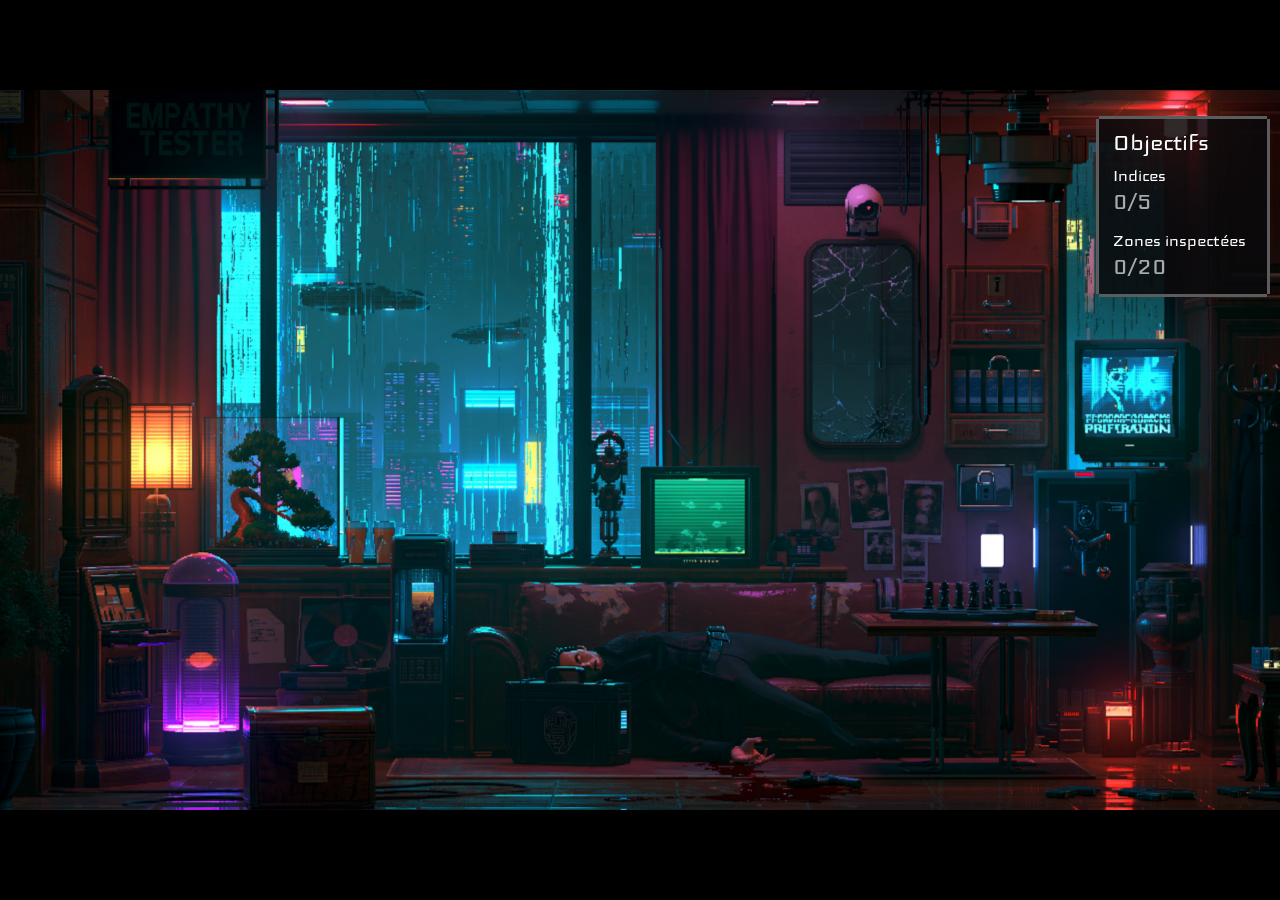
==== crime-scene/index.html @ 51de0076 "✨ feat: Add base.js to disable keyboard navigation with Tab and include it in HTML files" ====
<!doctype html>
<html lang="fr">
  <head>
    <meta charset="utf-8" />
    <meta name="viewport" content="width=device-width, initial-scale=1" />
    <title>Scene de crime</title>
    <link rel="preconnect" href="https://fonts.googleapis.com" />
    <link rel="preconnect" href="https://fonts.gstatic.com" crossorigin />
    <link href="https://fonts.googleapis.com/css2?family=Iceland&display=swap" rel="stylesheet" />
    <link rel="stylesheet" href="../shared/base.css" />
    <link rel="stylesheet" href="style.css" />
  </head>
  <body>
    <div class="scene">
      <div class="decor">
        <video class="decor-video" src="../assets/videos/scene-de-crime.mp4" poster="../assets/images/scene-de-crime.png" autoplay muted loop playsinline preload="auto" aria-hidden="true"></video>
      </div>
      <section class="objectifs" aria-label="Objectifs">
        <h2 class="objectifs-titre">Objectifs</h2>
        <ul class="objectifs-liste"></ul>
      </section>

      <div class="inventaire vide">
        <button class="inventaire-bouton" type="button" aria-label="Ouvrir l'inventaire">
          <svg viewBox="0 0 7 4" aria-hidden="true">
            <path d="M3 0h1v1h1v1h1v1h1v1H5V3H4V2H3v1H2v1H0V3h1V2h1V1h1z" fill-rule="evenodd" />
          </svg>
        </button>
        <p class="inventaire-message" role="status"></p>
        <div class="inventaire-cases">
          <div class="case"></div>
          <div class="case"></div>
          <div class="case"></div>
          <div class="case"></div>
          <div class="case"></div>
          <div class="case"></div>
        </div>
      </div>

      <div class="digicode" role="dialog" aria-label="Digicode du coffre">
        <div class="digicode-boitier">
          <p class="digicode-ecran" aria-live="polite"></p>
          <div class="digicode-touches"></div>
          <img class="digicode-indice" alt="" draggable="false" />
        </div>
      </div>
    </div>
    <audio class="ambiance" src="../assets/musiques/rain-on-window.mp3" loop preload="auto"></audio>
    <audio class="musique" loop preload="auto"></audio>
    <script src="../shared/base.js"></script>
    <script src="zones.js"></script>
    <script src="script.js"></script>
    <script src="digicode.js"></script>
  </body>
</html>
---- shared/base.css ----
@font-face {
  font-family: 'Blade Runner Movie Font';
  src: url('../assets/fonts/blade-runner.ttf') format('truetype');
  font-display: swap;
}

html,
body {
  margin: 0;
  padding: 0;
  height: 100%;
  overflow: hidden;
  background: #000;
}

body {
  display: grid;
  place-items: center;
}
---- crime-scene/style.css ----
.objectifs,
.inventaire-message,
.case,
.inventaire-bouton,
.fiche,
.fiche-texte,
.fiche-type {
  --bordure-pixel:
    0 calc(-1 * var(--epaisseur)) 0 0 var(--bordure), 0 var(--epaisseur) 0 0 var(--bordure),
    calc(-1 * var(--epaisseur)) 0 0 0 var(--bordure), var(--epaisseur) 0 0 0 var(--bordure);
}

.scene {
  position: relative;
  aspect-ratio: 16 / 9;
  width: min(100vw, 100vh * 16 / 9);
  overflow: hidden;
}

.decor {
  position: absolute;
  inset: 0;
  --parallax: 16px;
  transform: translate(calc(var(--mx, 0) * var(--parallax)), calc(var(--my, 0) * var(--parallax)))
    scale(1.03);
  will-change: transform;
}

.scene img {
  display: block;
  width: 100%;
  height: 100%;
}

.decor-video {
  display: block;
  width: 100%;
  height: 100%;
  object-fit: cover;
  pointer-events: none;
}

.scene .decor-superpose {
  position: absolute;
  pointer-events: none;
  transition: opacity 0.4s;
}

.scene .decor-superpose.cache {
  opacity: 0;
}

.zone {
  position: absolute;
  padding: 0;
  background: transparent;
  border: none;
  cursor: pointer;
}

.zone-extension {
  position: absolute;
  outline: inherit;
}

.objectifs {
  position: absolute;
  right: 1%;
  top: 4%;
  width: 140px;
  padding: 10px 14px 12px;
  background: rgba(10, 10, 12, 0.85);
  box-shadow: var(--bordure-pixel);
  --bordure: #5c5c5c;
  --epaisseur: 3px;
  color: #fff;
  font-family: 'Iceland', sans-serif;
  pointer-events: none;
}

.objectifs-titre {
  margin: 0 0 8px;
  font-size: 28px;
  font-weight: normal;
  line-height: 1;
}

.objectifs-liste {
  display: flex;
  flex-direction: column;
  gap: 12px;
  margin: 0;
  padding: 0;
  list-style: none;
  font-size: 20px;
  line-height: 1.1;
}

/* Nom au-dessus du compteur */
.objectif {
  display: flex;
  flex-direction: column;
}

.objectif-compte {
  color: #aaa;
  font-size: 28px;
}

.objectif.termine .objectif-compte {
  color: rgb(236, 47, 91);
}

.inventaire {
  position: absolute;
  left: 50%;
  bottom: 30px;
  display: flex;
  flex-direction: column;
  align-items: center;
  gap: 20px;
  /* Fermé : seul le bouton dépasse, à 20px du bas */
  transform: translate(-50%, calc(100% - 10px));
  transition: transform 0.4s ease;
  pointer-events: none;
}

/* Ouvert : bloque les clics sur les zones situées derrière */
.inventaire.ouvert {
  transform: translate(-50%, 0);
  pointer-events: auto;
}

.inventaire-message {
  margin: 0;
  padding: 6px 12px;
  background: #222;
  box-shadow: var(--bordure-pixel);
  --bordure: #515151e5;
  --epaisseur: 3px;
  color: #fff;
  font-family: 'Iceland', sans-serif;
  font-size: 26px;
  white-space: nowrap;
}

.inventaire.sans-message .inventaire-message {
  display: none;
}

.inventaire-bouton {
  width: 48px;
  height: 28px;
  display: grid;
  place-items: center;
  padding: 0;
  background: #222;
  box-shadow: var(--bordure-pixel);
  --bordure: #5c5c5c;
  --epaisseur: 3px;
  margin-bottom: 10px;
  border: none;
  color: #fff;
  cursor: pointer;
  pointer-events: auto;
  transition:
    box-shadow 0.3s,
    opacity 0.3s;
}

/* Pas de bouton tant qu'aucun objet n'a été récupéré, ni pendant l'affichage d'une récupération */
.inventaire.vide .inventaire-bouton,
.inventaire.recuperation .inventaire-bouton {
  visibility: hidden;
  opacity: 0;
}

.inventaire-bouton:hover,
.inventaire-bouton:focus-visible {
  --bordure: rgb(236, 47, 91);
  outline: none;
}

.inventaire-bouton svg {
  width: 16px;
  height: 10px;
  fill: currentColor;
  shape-rendering: crispEdges;
}

.inventaire.ouvert:not(.sans-cases) .inventaire-bouton svg {
  transform: rotate(180deg);
}

.inventaire-message-reste {
  visibility: hidden;
}

.inventaire-cases {
  display: flex;
  gap: 20px;
}

.inventaire.sans-cases .inventaire-cases {
  display: none;
}

.case {
  box-sizing: border-box;
  width: 90px;
  aspect-ratio: 1;
  display: grid;
  place-items: center;
  background: #222;
  box-shadow: var(--bordure-pixel);
  --bordure: #5c5c5c;
  --epaisseur: 4px;
  position: relative;
  transition: box-shadow 0.3s;
}

.case.nouvelle,
.case:has(.fiche):hover {
  --bordure: rgb(236, 47, 91);
}

.case > :not(.fiche) {
  animation: apparition 0.3s ease-out 0.35s backwards;
}

.case img {
  width: 80%;
  height: 80%;
  object-fit: contain;
}

.case > span {
  color: #fff;
  font-family: 'Iceland', sans-serif;
  font-size: 18px;
  text-align: center;
}

/* ---------- Fiche d'un objet ---------- */

.fiche {
  position: absolute;
  left: 50%;
  bottom: calc(100% + 18px);
  z-index: 1;
  box-sizing: border-box;
  width: 260px;
  display: flex;
  flex-direction: column;
  align-items: center;
  gap: 10px;
  padding: 12px 14px 14px;
  background: rgba(10, 10, 12, 0.92);
  box-shadow: var(--bordure-pixel);
  --bordure: #5c5c5c;
  --epaisseur: 4px;
  color: #fff;
  font-family: 'Iceland', sans-serif;
  text-align: center;
  pointer-events: none;
  opacity: 0;
  visibility: hidden;
  transform: translate(-50%, 6px);
  transition:
    opacity 0.2s,
    transform 0.2s,
    visibility 0.2s;
}

.case:hover .fiche {
  opacity: 1;
  visibility: visible;
  transform: translate(-50%, 0);
}

.fiche p {
  margin: 0;
}

.fiche-nom {
  font-size: 30px;
  line-height: 1;
}

.fiche-texte {
  padding: 6px 10px;
  background: #fff;
  box-shadow: var(--bordure-pixel);
  --bordure: #fff;
  --epaisseur: 3px;
  color: #111;
  font-size: 15px;
  line-height: 1.2;
}

.fiche-texte span {
  color: rgb(236, 47, 91);
}

.fiche-type {
  padding: 1px 10px;
  background: rgb(236, 47, 91);
  box-shadow: var(--bordure-pixel);
  --bordure: rgb(236, 47, 91);
  --epaisseur: 3px;
  font-size: 19px;
}

@keyframes apparition {
  from {
    opacity: 0;
    transform: scale(0.9);
  }
}

/* ---------- Digicode ---------- */

.digicode {
  position: absolute;
  inset: 0;
  z-index: 2;
  display: grid;
  place-items: center;
  background: rgba(0, 0, 0, 0.7);
  opacity: 0;
  visibility: hidden;
  transition:
    opacity 0.25s,
    visibility 0.25s;
}

.digicode.ouvert {
  opacity: 1;
  visibility: visible;
}

/* Proportions calées sur bg.png (812 x 1232) */
.digicode-boitier {
  box-sizing: border-box;
  height: 86%;
  aspect-ratio: 812 / 1232;
  display: flex;
  flex-direction: column;
  justify-content: center;
  background: url('../assets/images/digicode/bg.png') center / 100% 100% no-repeat;
  container-type: inline-size;
  image-rendering: pixelated;
  position: relative;
  transform: translateY(20px);
  transition: transform 0.25s ease-out;
}

.digicode.ouvert .digicode-boitier {
  transform: none;
}

/* Proportions calées sur screen.png (300 x 60) */
.digicode-ecran {
  aspect-ratio: 5 / 1;
  margin: 0 9cqw 7.5cqw;
  display: grid;
  place-items: center;
  background: url('../assets/images/digicode/screen.png') center / 100% 100% no-repeat;
  color: #7dff9a;
  font-family: 'Iceland', sans-serif;
  font-size: 10cqw;
  line-height: 1;
  text-shadow: 0 0 2cqw rgba(125, 255, 154, 0.6);
  white-space: pre;
}

.digicode-ecran.valide {
  animation: clignote 0.3s steps(1) 2;
}

.digicode-ecran.erreur {
  color: rgb(236, 47, 91);
  text-shadow: 0 0 2cqw rgba(236, 47, 91, 0.6);
  animation: tremble 0.3s;
}

.digicode-touches {
  display: grid;
  grid-template-columns: repeat(3, 1fr);
  gap: 4cqw;
  margin: 0 9cqw;
}

.digicode-touche {
  position: relative;
  aspect-ratio: 1;
  padding: 0;
  background: none;
  border: none;
  cursor: pointer;
}

/* Le 0 au centre de la dernière ligne */
.digicode-touche:last-child {
  grid-column: 2;
}

.digicode-touche img {
  display: block;
  width: 100%;
  height: 100%;
}

.digicode-touche-appuyee {
  position: absolute;
  inset: 0;
  visibility: hidden;
}

.digicode-touche.appuye .digicode-touche-appuyee {
  visibility: visible;
}

/* L'image appuyée est en partie transparente : on masque la normale derrière */
.digicode-touche.appuye img:not(.digicode-touche-appuyee) {
  visibility: hidden;
}

.digicode-touche:focus-visible {
  outline: 3px solid rgb(236, 47, 91);
}

/* Papier du code posé à droite du boîtier, si l'indice a été récupéré */
.digicode img.digicode-indice {
  position: absolute;
  left: calc(100% + 6cqw);
  top: 22%;
  width: 56cqw;
  height: auto;
  transform: rotate(6deg);
}

.digicode-indice[hidden] {
  display: none;
}

.digicode.ouvert .digicode-indice {
  animation: apparition 0.3s ease-out 0.2s backwards;
}

@keyframes clignote {
  50% {
    opacity: 0;
  }
}

@keyframes tremble {
  25% {
    transform: translateX(-2cqw);
  }
  75% {
    transform: translateX(2cqw);
  }
}
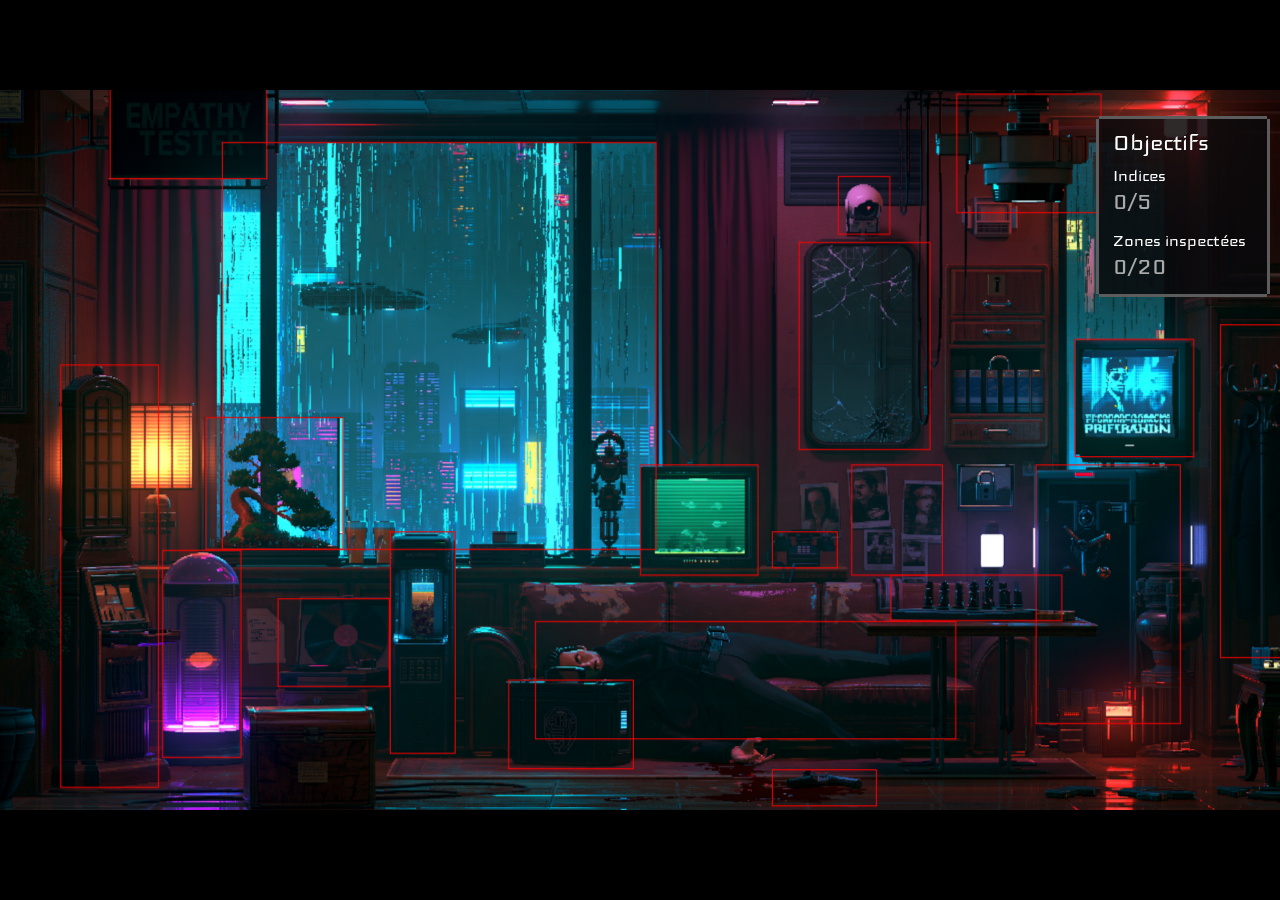
==== commit fd2eb70f: "✨ feat: Implement zoom functionality with new images and interactive elements" ====
--- a/crime-scene/index.html
+++ b/crime-scene/index.html
@@ -13,7 +13,22 @@
   <body>
     <div class="scene">
       <div class="decor">
-        <video class="decor-video" src="../assets/videos/scene-de-crime.mp4" poster="../assets/images/scene-de-crime.png" autoplay muted loop playsinline preload="auto" aria-hidden="true"></video>
+        <video
+          class="decor-video"
+          src="../assets/videos/scene-de-crime.mp4"
+          poster="../assets/images/scene-de-crime.png"
+          autoplay
+          muted
+          loop
+          playsinline
+          preload="auto"
+          aria-hidden="true"
+        ></video>
+      </div>
+      <div class="zoom" role="dialog" aria-label="Vue rapprochée">
+        <button class="zoom-objet" type="button">
+          <img class="zoom-image" alt="" draggable="false" />
+        </button>
       </div>
       <section class="objectifs" aria-label="Objectifs">
         <h2 class="objectifs-titre">Objectifs</h2>
@@ -45,11 +60,18 @@
         </div>
       </div>
     </div>
-    <audio class="ambiance" src="../assets/musiques/rain-on-window.mp3" loop preload="auto"></audio>
-    <audio class="musique" loop preload="auto"></audio>
+    <audio
+      autoplay
+      class="ambiance"
+      src="../assets/musiques/rain-on-window.mp3"
+      loop
+      preload="auto"
+    ></audio>
+    <audio autoplay class="musique" loop preload="auto"></audio>
     <script src="../shared/base.js"></script>
     <script src="zones.js"></script>
     <script src="script.js"></script>
     <script src="digicode.js"></script>
+    <script src="zoom.js"></script>
   </body>
 </html>
--- a/crime-scene/style.css
+++ b/crime-scene/style.css
@@ -56,6 +56,11 @@
   background: transparent;
   border: none;
   cursor: pointer;
+  border: red solid 1px;
+}
+
+.zone.vue {
+  border-color: transparent;
 }
 
 .zone-extension {
@@ -224,7 +229,7 @@
   --bordure: rgb(236, 47, 91);
 }
 
-.case > :not(.fiche) {
+.case > .apparait {
   animation: apparition 0.3s ease-out 0.35s backwards;
 }
 
@@ -462,3 +467,45 @@
     transform: translateX(2cqw);
   }
 }
+
+/* ---------- Zoom ---------- */
+
+.zoom {
+  position: absolute;
+  inset: 0;
+  display: grid;
+  /* Ligne de grille définie : sinon la hauteur en % du bonsaï est ignorée */
+  grid-template-rows: 100%;
+  place-items: center;
+  background: rgba(0, 0, 0, 0.7);
+  opacity: 0;
+  visibility: hidden;
+  transition:
+    opacity 0.45s,
+    visibility 0.45s;
+}
+
+.zoom.ouvert {
+  opacity: 1;
+  visibility: visible;
+}
+
+/* Proportions calées sur bonzai-zoom.png (2568 x 2450) */
+.zoom-objet {
+  height: 80%;
+  aspect-ratio: 2568 / 2450;
+  padding: 0;
+  background: none;
+  border: none;
+  cursor: pointer;
+  transform: translate(var(--depart-x, 0), var(--depart-y, 0)) scale(var(--depart-echelle, 0.4));
+  transition: transform 0.45s ease-in-out;
+}
+
+.zoom.ouvert .zoom-objet {
+  transform: none;
+}
+
+.zoom-objet img {
+  image-rendering: pixelated;
+}
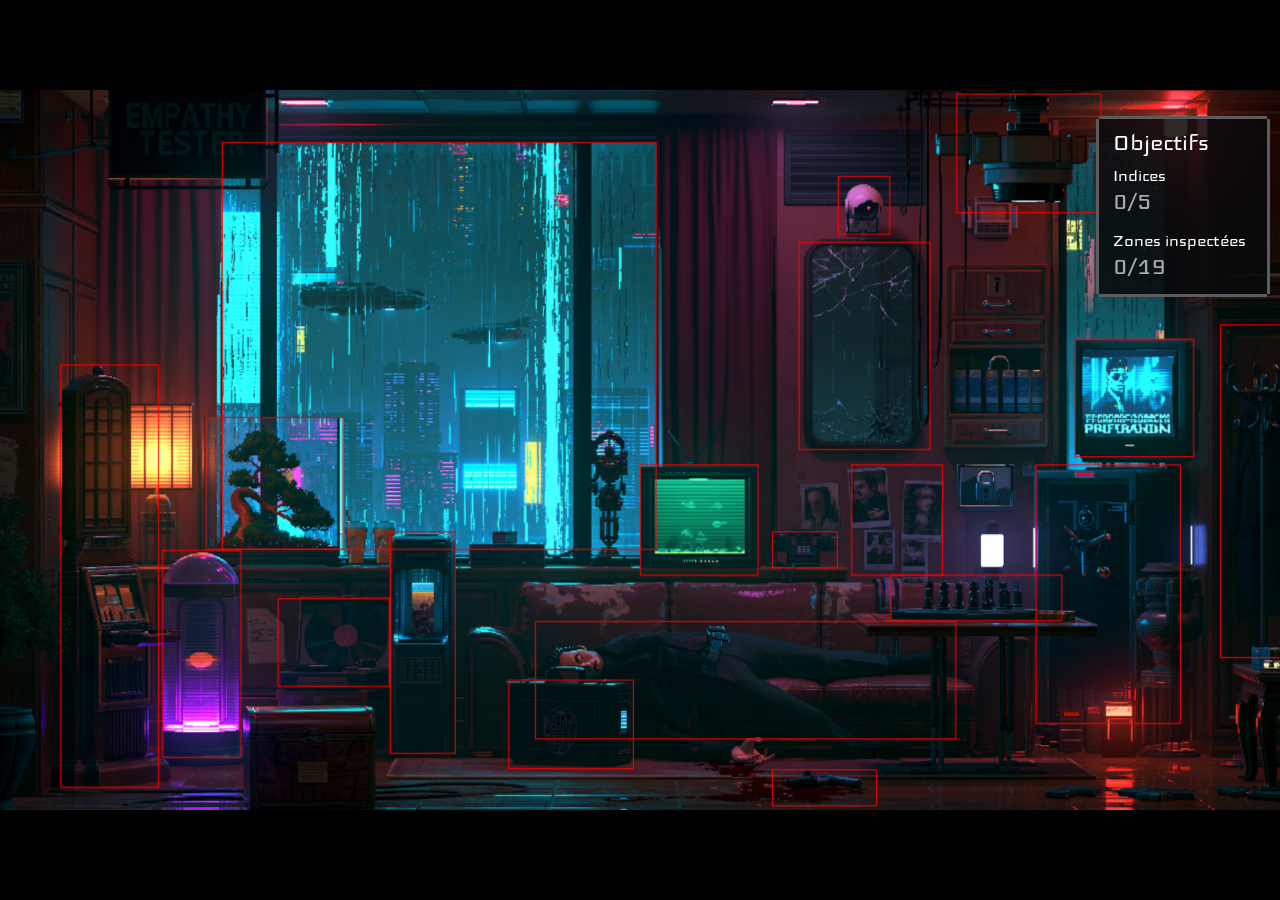
==== commit 3b880913: "✨ feat: Implement end of investigation and pause functionality with UI updates" ====
--- a/crime-scene/index.html
+++ b/crime-scene/index.html
@@ -48,7 +48,40 @@
           <div class="case"></div>
           <div class="case"></div>
           <div class="case"></div>
-          <div class="case"></div>
+        </div>
+      </div>
+
+      <button class="bouton-coin terminer" type="button">
+        Terminer l’enquête
+        <svg viewBox="0 0 4 7" aria-hidden="true">
+          <path d="M0 0h1v1h1v1h1v1h1v1H3v1H2v1H1v1H0z" />
+        </svg>
+      </button>
+
+      <div class="fin" role="dialog" aria-label="Fin de l’enquête">
+        <div class="fin-boite fin-confirmation">
+          <p class="fin-titre">Terminer l’enquête ?</p>
+          <p class="fin-texte"></p>
+          <p class="fin-texte">Voulez-vous tout de même partir ?</p>
+          <div class="fin-actions">
+            <button class="bouton-coin fin-annuler" type="button">Continuer</button>
+            <button class="bouton-coin fin-valider" type="button">Terminer</button>
+          </div>
+        </div>
+        <div class="fin-boite fin-merci">
+          <p class="fin-titre">Merci d’avoir joué !</p>
+          <p class="fin-texte">Vous êtes arrivé au bout de la démo. À bientôt pour la suite de l’enquête.</p>
+        </div>
+      </div>
+
+      <div class="pause" role="dialog" aria-label="Pause">
+        <div class="fin-boite pause-boite">
+          <p class="fin-titre">Pause</p>
+          <div class="pause-actions">
+            <button class="bouton-coin pause-reprendre" type="button">Reprendre</button>
+            <button class="bouton-coin pause-son" type="button">Musique : on</button>
+            <button class="bouton-coin pause-quitter" type="button">Menu principal</button>
+          </div>
         </div>
       </div>
 
@@ -71,6 +104,7 @@
     <script src="../shared/base.js"></script>
     <script src="zones.js"></script>
     <script src="script.js"></script>
+    <script src="pause.js"></script>
     <script src="digicode.js"></script>
     <script src="zoom.js"></script>
   </body>
--- a/crime-scene/style.css
+++ b/crime-scene/style.css
@@ -4,7 +4,7 @@
 .inventaire-bouton,
 .fiche,
 .fiche-texte,
-.fiche-type {
+.fin-boite {
   --bordure-pixel:
     0 calc(-1 * var(--epaisseur)) 0 0 var(--bordure), 0 var(--epaisseur) 0 0 var(--bordure),
     calc(-1 * var(--epaisseur)) 0 0 0 var(--bordure), var(--epaisseur) 0 0 0 var(--bordure);
@@ -307,20 +307,184 @@
   color: rgb(236, 47, 91);
 }
 
-.fiche-type {
-  padding: 1px 10px;
-  background: rgb(236, 47, 91);
-  box-shadow: var(--bordure-pixel);
-  --bordure: rgb(236, 47, 91);
-  --epaisseur: 3px;
-  font-size: 19px;
-}
-
 @keyframes apparition {
   from {
     opacity: 0;
     transform: scale(0.9);
   }
+}
+
+/* ---------- Fin de l'enquête ---------- */
+
+.bouton-coin {
+  --couleur: rgb(236, 47, 91);
+  --coin: 14px;
+  --epaisseur: 4px;
+  position: relative;
+  isolation: isolate;
+  display: flex;
+  align-items: center;
+  gap: 22px;
+  padding: 8px 30px 8px 18px;
+  background: var(--couleur);
+  border: none;
+  color: #fff;
+  font-family: 'Iceland', sans-serif;
+  font-size: 30px;
+  line-height: 1;
+  cursor: pointer;
+  clip-path: polygon(
+    0 0,
+    100% 0,
+    100% calc(100% - var(--coin)),
+    calc(100% - var(--coin)) 100%,
+    0 100%
+  );
+}
+
+.bouton-coin::before {
+  content: '';
+  position: absolute;
+  inset: var(--epaisseur);
+  z-index: -1;
+  /* Même remplissage de gauche à droite que les boutons du menu */
+  background: linear-gradient(var(--couleur), var(--couleur)) left / 0% 100% no-repeat #222;
+  clip-path: polygon(
+    0 0,
+    100% 0,
+    100% calc(100% - var(--coin) + 2px),
+    calc(100% - var(--coin) + 2px) 100%,
+    0 100%
+  );
+  transition: background-size 0.15s ease-out;
+}
+
+.bouton-coin:hover::before,
+.bouton-coin:focus-visible::before {
+  background-size: 100% 100%;
+}
+
+.bouton-coin:focus-visible {
+  outline: none;
+}
+
+.bouton-coin svg {
+  width: 12px;
+  height: 21px;
+  fill: currentColor;
+  shape-rendering: crispEdges;
+}
+
+.terminer {
+  position: absolute;
+  right: 2%;
+  bottom: 4%;
+  z-index: 1;
+  opacity: 0;
+  visibility: hidden;
+  transform: translateY(10px);
+  transition:
+    opacity 0.3s,
+    transform 0.3s,
+    visibility 0.3s;
+}
+
+.terminer.visible {
+  opacity: 1;
+  visibility: visible;
+  transform: none;
+}
+
+.fin,
+.pause {
+  position: absolute;
+  inset: 0;
+  z-index: 3;
+  display: grid;
+  place-items: center;
+  background: rgba(0, 0, 0, 0.7);
+  opacity: 0;
+  visibility: hidden;
+  transition:
+    opacity 0.25s,
+    visibility 0.25s;
+}
+
+.fin.ouvert,
+.pause.ouvert {
+  opacity: 1;
+  visibility: visible;
+}
+
+.fin-boite {
+  grid-area: 1 / 1;
+  display: none;
+  flex-direction: column;
+  align-items: center;
+  gap: 16px;
+  max-width: 420px;
+  padding: 22px 28px 26px;
+  background: rgba(10, 10, 12, 0.92);
+  box-shadow: var(--bordure-pixel);
+  --bordure: #5c5c5c;
+  --epaisseur: 4px;
+  color: #fff;
+  font-family: 'Iceland', sans-serif;
+  text-align: center;
+}
+
+.fin.confirmation .fin-confirmation,
+.fin.merci .fin-merci {
+  display: flex;
+}
+
+.fin-boite p {
+  margin: 0;
+}
+
+.fin-titre {
+  font-size: 40px;
+  line-height: 1;
+}
+
+.fin-texte {
+  color: #ccc;
+  font-size: 22px;
+  line-height: 1.2;
+}
+
+.fin-actions {
+  display: flex;
+  gap: 16px;
+  margin-top: 6px;
+}
+
+.fin-actions .bouton-coin {
+  font-size: 24px;
+}
+
+/* ---------- Pause ---------- */
+
+.pause {
+  z-index: 4;
+}
+
+.pause .pause-boite {
+  display: flex;
+  gap: 22px;
+  min-width: 280px;
+}
+
+.pause-actions {
+  display: flex;
+  flex-direction: column;
+  align-items: stretch;
+  gap: 14px;
+  width: 100%;
+}
+
+.pause-actions .bouton-coin {
+  font-size: 26px;
 }
 
 /* ---------- Digicode ---------- */
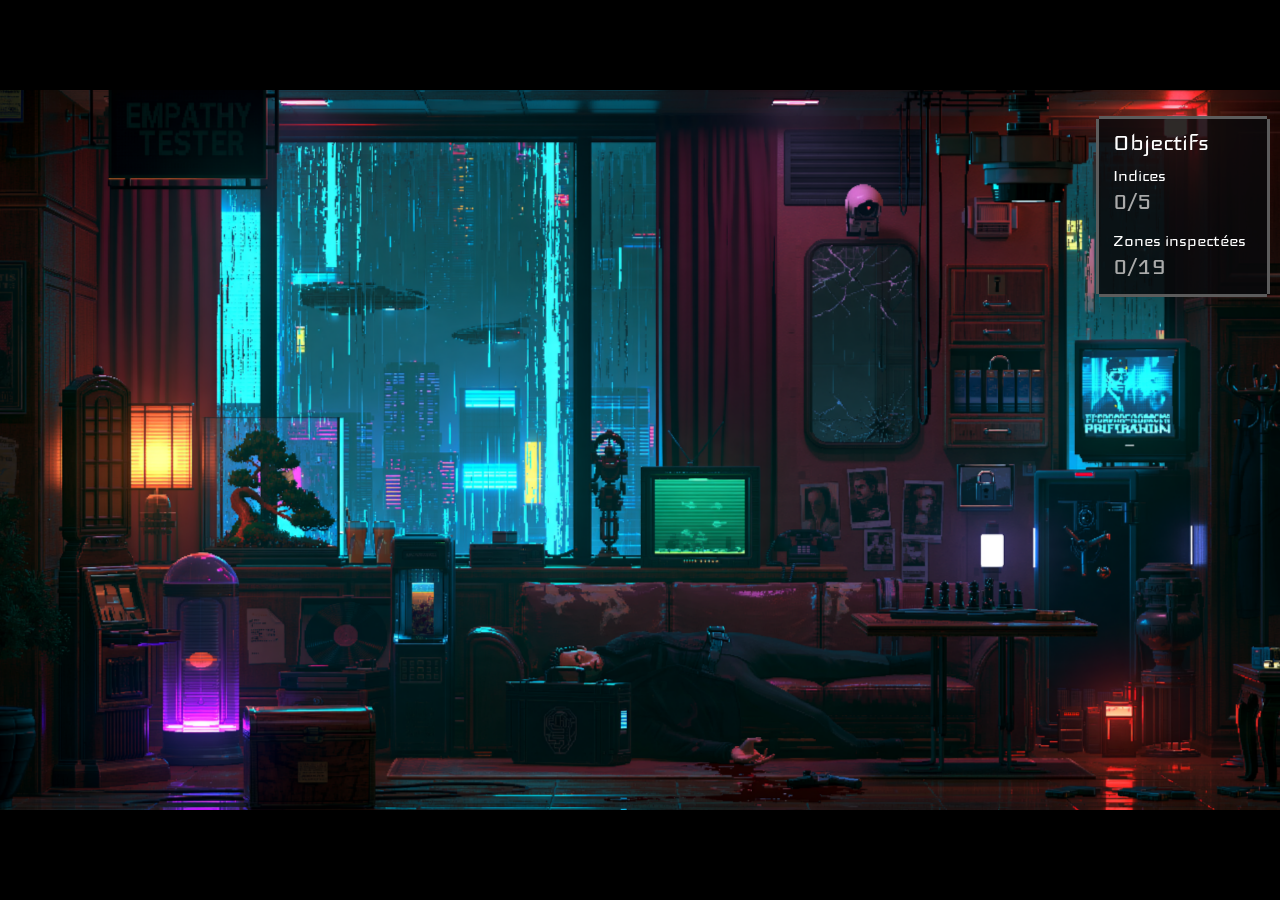
==== commit 0cb24ebd: "✨ feat: Implement pause button functionality and enhance mobile responsiveness" ====
--- a/crime-scene/index.html
+++ b/crime-scene/index.html
@@ -30,6 +30,11 @@
           <img class="zoom-image" alt="" draggable="false" />
         </button>
       </div>
+      <button class="bouton-pause" type="button" aria-label="Pause">
+        <svg viewBox="0 0 5 6" aria-hidden="true">
+          <path d="M0 0h2v6H0zM3 0h2v6H3z" />
+        </svg>
+      </button>
       <section class="objectifs" aria-label="Objectifs">
         <h2 class="objectifs-titre">Objectifs</h2>
         <ul class="objectifs-liste"></ul>
@@ -80,6 +85,7 @@
           <div class="pause-actions">
             <button class="bouton-coin pause-reprendre" type="button">Reprendre</button>
             <button class="bouton-coin pause-son" type="button">Musique : on</button>
+            <button class="bouton-coin pause-plein-ecran" type="button">Plein écran : off</button>
             <button class="bouton-coin pause-quitter" type="button">Menu principal</button>
           </div>
         </div>
--- a/shared/base.css
+++ b/shared/base.css
@@ -4,8 +4,18 @@
   font-display: swap;
 }
 
+/* Échelle de l'interface : 1px sur ordinateur, réduite quand la scène 16:9 fait moins de 1280px
+   de large (téléphone, petite fenêtre). Les tailles s'écrivent calc(N * var(--k)). */
+:root {
+  --k: min(1px, calc(min(100vw, 100vh * 16 / 9) / 1280));
+}
+
 html,
 body {
+  /* Pas de zoom au double toucher ni de surlignage gris au toucher sur mobile */
+  touch-action: manipulation;
+  -webkit-tap-highlight-color: transparent;
+  -webkit-touch-callout: none;
   margin: 0;
   padding: 0;
   height: 100%;
@@ -17,3 +27,110 @@
   display: grid;
   place-items: center;
 }
+
+/* Bouton à coin coupé, commun aux scènes du jeu */
+.bouton-coin {
+  --couleur: rgb(236, 47, 91);
+  --coin: calc(14 * var(--k));
+  --epaisseur: calc(4 * var(--k));
+  position: relative;
+  isolation: isolate;
+  display: flex;
+  align-items: center;
+  gap: calc(22 * var(--k));
+  padding: calc(8 * var(--k)) calc(30 * var(--k)) calc(8 * var(--k)) calc(18 * var(--k));
+  background: var(--couleur);
+  border: none;
+  color: #fff;
+  font-family: 'Iceland', sans-serif;
+  font-size: calc(30 * var(--k));
+  line-height: 1;
+  cursor: pointer;
+  clip-path: polygon(
+    0 0,
+    100% 0,
+    100% calc(100% - var(--coin)),
+    calc(100% - var(--coin)) 100%,
+    0 100%
+  );
+}
+
+.bouton-coin::before {
+  content: '';
+  position: absolute;
+  inset: var(--epaisseur);
+  z-index: -1;
+  /* Même remplissage de gauche à droite que les boutons du menu */
+  background: linear-gradient(var(--couleur), var(--couleur)) left / 0% 100% no-repeat #222;
+  clip-path: polygon(
+    0 0,
+    100% 0,
+    100% calc(100% - var(--coin) + calc(2 * var(--k))),
+    calc(100% - var(--coin) + calc(2 * var(--k))) 100%,
+    0 100%
+  );
+  transition: background-size 0.15s ease-out;
+}
+
+.bouton-coin:hover::before,
+.bouton-coin:focus-visible::before {
+  background-size: 100% 100%;
+}
+
+.bouton-coin:focus-visible {
+  outline: none;
+}
+
+.bouton-coin svg {
+  width: calc(12 * var(--k));
+  height: calc(21 * var(--k));
+  fill: currentColor;
+  shape-rendering: crispEdges;
+}
+
+/* Écran affiché sur un téléphone tenu à la verticale : le jeu se joue à l'horizontale */
+.tourner {
+  position: fixed;
+  inset: 0;
+  z-index: 10000;
+  display: none;
+  place-content: center;
+  gap: 24px;
+  padding: 24px;
+  background: #000;
+  color: #fff;
+  font-family: 'Iceland', sans-serif;
+  font-size: 28px;
+  line-height: 1.2;
+  text-align: center;
+}
+
+.tourner p {
+  margin: 0;
+}
+
+.tourner svg {
+  justify-self: center;
+  width: 64px;
+  height: 64px;
+  fill: rgb(236, 47, 91);
+  shape-rendering: crispEdges;
+  animation: tourner 2s ease-in-out infinite;
+}
+
+@keyframes tourner {
+  0%,
+  20% {
+    transform: none;
+  }
+  50%,
+  70% {
+    transform: rotate(-90deg);
+  }
+}
+
+@media (orientation: portrait) and (pointer: coarse) {
+  .tourner {
+    display: grid;
+  }
+}
--- a/crime-scene/style.css
+++ b/crime-scene/style.css
@@ -1,4 +1,5 @@
 .objectifs,
+.bouton-pause,
 .inventaire-message,
 .case,
 .inventaire-bouton,
@@ -20,7 +21,7 @@
 .decor {
   position: absolute;
   inset: 0;
-  --parallax: 16px;
+  --parallax: calc(16 * var(--k));
   transform: translate(calc(var(--mx, 0) * var(--parallax)), calc(var(--my, 0) * var(--parallax)))
     scale(1.03);
   will-change: transform;
@@ -56,7 +57,6 @@
   background: transparent;
   border: none;
   cursor: pointer;
-  border: red solid 1px;
 }
 
 .zone.vue {
@@ -72,20 +72,20 @@
   position: absolute;
   right: 1%;
   top: 4%;
-  width: 140px;
-  padding: 10px 14px 12px;
+  width: calc(140 * var(--k));
+  padding: calc(10 * var(--k)) calc(14 * var(--k)) calc(12 * var(--k));
   background: rgba(10, 10, 12, 0.85);
   box-shadow: var(--bordure-pixel);
   --bordure: #5c5c5c;
-  --epaisseur: 3px;
+  --epaisseur: calc(3 * var(--k));
   color: #fff;
   font-family: 'Iceland', sans-serif;
   pointer-events: none;
 }
 
 .objectifs-titre {
-  margin: 0 0 8px;
-  font-size: 28px;
+  margin: 0 0 calc(8 * var(--k));
+  font-size: calc(28 * var(--k));
   font-weight: normal;
   line-height: 1;
 }
@@ -93,12 +93,37 @@
 .objectifs-liste {
   display: flex;
   flex-direction: column;
-  gap: 12px;
+  gap: calc(12 * var(--k));
   margin: 0;
   padding: 0;
   list-style: none;
-  font-size: 20px;
+  font-size: calc(20 * var(--k));
   line-height: 1.1;
+}
+
+/* Bouton pause : seulement sur écran tactile, où il n'y a pas de touche Échap */
+.bouton-pause {
+  position: absolute;
+  left: 1%;
+  top: 4%;
+  z-index: 1;
+  display: none;
+  place-items: center;
+  width: calc(56 * var(--k));
+  aspect-ratio: 1;
+  padding: 0;
+  background: rgba(10, 10, 12, 0.85);
+  box-shadow: var(--bordure-pixel);
+  --bordure: #5c5c5c;
+  --epaisseur: calc(3 * var(--k));
+  border: none;
+  color: #fff;
+}
+
+.bouton-pause svg {
+  width: 40%;
+  fill: currentColor;
+  shape-rendering: crispEdges;
 }
 
 /* Nom au-dessus du compteur */
@@ -109,7 +134,7 @@
 
 .objectif-compte {
   color: #aaa;
-  font-size: 28px;
+  font-size: calc(28 * var(--k));
 }
 
 .objectif.termine .objectif-compte {
@@ -119,13 +144,13 @@
 .inventaire {
   position: absolute;
   left: 50%;
-  bottom: 30px;
+  bottom: calc(30 * var(--k));
   display: flex;
   flex-direction: column;
   align-items: center;
-  gap: 20px;
+  gap: calc(20 * var(--k));
   /* Fermé : seul le bouton dépasse, à 20px du bas */
-  transform: translate(-50%, calc(100% - 10px));
+  transform: translate(-50%, calc(100% - calc(10 * var(--k))));
   transition: transform 0.4s ease;
   pointer-events: none;
 }
@@ -138,14 +163,14 @@
 
 .inventaire-message {
   margin: 0;
-  padding: 6px 12px;
+  padding: calc(6 * var(--k)) calc(12 * var(--k));
   background: #222;
   box-shadow: var(--bordure-pixel);
   --bordure: #515151e5;
-  --epaisseur: 3px;
+  --epaisseur: calc(3 * var(--k));
   color: #fff;
   font-family: 'Iceland', sans-serif;
-  font-size: 26px;
+  font-size: calc(26 * var(--k));
   white-space: nowrap;
 }
 
@@ -154,16 +179,16 @@
 }
 
 .inventaire-bouton {
-  width: 48px;
-  height: 28px;
+  width: calc(48 * var(--k));
+  height: calc(28 * var(--k));
   display: grid;
   place-items: center;
   padding: 0;
   background: #222;
   box-shadow: var(--bordure-pixel);
   --bordure: #5c5c5c;
-  --epaisseur: 3px;
-  margin-bottom: 10px;
+  --epaisseur: calc(3 * var(--k));
+  margin-bottom: calc(10 * var(--k));
   border: none;
   color: #fff;
   cursor: pointer;
@@ -187,8 +212,8 @@
 }
 
 .inventaire-bouton svg {
-  width: 16px;
-  height: 10px;
+  width: calc(16 * var(--k));
+  height: calc(10 * var(--k));
   fill: currentColor;
   shape-rendering: crispEdges;
 }
@@ -203,7 +228,7 @@
 
 .inventaire-cases {
   display: flex;
-  gap: 20px;
+  gap: calc(20 * var(--k));
 }
 
 .inventaire.sans-cases .inventaire-cases {
@@ -212,19 +237,20 @@
 
 .case {
   box-sizing: border-box;
-  width: 90px;
+  width: calc(90 * var(--k));
   aspect-ratio: 1;
   display: grid;
   place-items: center;
   background: #222;
   box-shadow: var(--bordure-pixel);
   --bordure: #5c5c5c;
-  --epaisseur: 4px;
+  --epaisseur: calc(4 * var(--k));
   position: relative;
   transition: box-shadow 0.3s;
 }
 
 .case.nouvelle,
+.case.montre,
 .case:has(.fiche):hover {
   --bordure: rgb(236, 47, 91);
 }
@@ -242,7 +268,7 @@
 .case > span {
   color: #fff;
   font-family: 'Iceland', sans-serif;
-  font-size: 18px;
+  font-size: calc(18 * var(--k));
   text-align: center;
 }
 
@@ -251,33 +277,34 @@
 .fiche {
   position: absolute;
   left: 50%;
-  bottom: calc(100% + 18px);
+  bottom: calc(100% + calc(18 * var(--k)));
   z-index: 1;
   box-sizing: border-box;
-  width: 260px;
+  width: calc(260 * var(--k));
   display: flex;
   flex-direction: column;
   align-items: center;
-  gap: 10px;
-  padding: 12px 14px 14px;
+  gap: calc(10 * var(--k));
+  padding: calc(12 * var(--k)) calc(14 * var(--k)) calc(14 * var(--k));
   background: rgba(10, 10, 12, 0.92);
   box-shadow: var(--bordure-pixel);
   --bordure: #5c5c5c;
-  --epaisseur: 4px;
+  --epaisseur: calc(4 * var(--k));
   color: #fff;
   font-family: 'Iceland', sans-serif;
   text-align: center;
   pointer-events: none;
   opacity: 0;
   visibility: hidden;
-  transform: translate(-50%, 6px);
+  transform: translate(-50%, calc(6 * var(--k)));
   transition:
     opacity 0.2s,
     transform 0.2s,
     visibility 0.2s;
 }
 
-.case:hover .fiche {
+.case:hover .fiche,
+.case.montre .fiche {
   opacity: 1;
   visibility: visible;
   transform: translate(-50%, 0);
@@ -288,18 +315,18 @@
 }
 
 .fiche-nom {
-  font-size: 30px;
+  font-size: calc(30 * var(--k));
   line-height: 1;
 }
 
 .fiche-texte {
-  padding: 6px 10px;
+  padding: calc(6 * var(--k)) calc(10 * var(--k));
   background: #fff;
   box-shadow: var(--bordure-pixel);
   --bordure: #fff;
-  --epaisseur: 3px;
+  --epaisseur: calc(3 * var(--k));
   color: #111;
-  font-size: 15px;
+  font-size: calc(15 * var(--k));
   line-height: 1.2;
 }
 
@@ -316,65 +343,6 @@
 
 /* ---------- Fin de l'enquête ---------- */
 
-.bouton-coin {
-  --couleur: rgb(236, 47, 91);
-  --coin: 14px;
-  --epaisseur: 4px;
-  position: relative;
-  isolation: isolate;
-  display: flex;
-  align-items: center;
-  gap: 22px;
-  padding: 8px 30px 8px 18px;
-  background: var(--couleur);
-  border: none;
-  color: #fff;
-  font-family: 'Iceland', sans-serif;
-  font-size: 30px;
-  line-height: 1;
-  cursor: pointer;
-  clip-path: polygon(
-    0 0,
-    100% 0,
-    100% calc(100% - var(--coin)),
-    calc(100% - var(--coin)) 100%,
-    0 100%
-  );
-}
-
-.bouton-coin::before {
-  content: '';
-  position: absolute;
-  inset: var(--epaisseur);
-  z-index: -1;
-  /* Même remplissage de gauche à droite que les boutons du menu */
-  background: linear-gradient(var(--couleur), var(--couleur)) left / 0% 100% no-repeat #222;
-  clip-path: polygon(
-    0 0,
-    100% 0,
-    100% calc(100% - var(--coin) + 2px),
-    calc(100% - var(--coin) + 2px) 100%,
-    0 100%
-  );
-  transition: background-size 0.15s ease-out;
-}
-
-.bouton-coin:hover::before,
-.bouton-coin:focus-visible::before {
-  background-size: 100% 100%;
-}
-
-.bouton-coin:focus-visible {
-  outline: none;
-}
-
-.bouton-coin svg {
-  width: 12px;
-  height: 21px;
-  fill: currentColor;
-  shape-rendering: crispEdges;
-}
-
 .terminer {
   position: absolute;
   right: 2%;
@@ -382,7 +350,7 @@
   z-index: 1;
   opacity: 0;
   visibility: hidden;
-  transform: translateY(10px);
+  transform: translateY(calc(10 * var(--k)));
   transition:
     opacity 0.3s,
     transform 0.3s,
@@ -421,13 +389,13 @@
   display: none;
   flex-direction: column;
   align-items: center;
-  gap: 16px;
-  max-width: 420px;
-  padding: 22px 28px 26px;
+  gap: calc(16 * var(--k));
+  max-width: calc(420 * var(--k));
+  padding: calc(22 * var(--k)) calc(28 * var(--k)) calc(26 * var(--k));
   background: rgba(10, 10, 12, 0.92);
   box-shadow: var(--bordure-pixel);
   --bordure: #5c5c5c;
-  --epaisseur: 4px;
+  --epaisseur: calc(4 * var(--k));
   color: #fff;
   font-family: 'Iceland', sans-serif;
   text-align: center;
@@ -443,24 +411,24 @@
 }
 
 .fin-titre {
-  font-size: 40px;
+  font-size: calc(40 * var(--k));
   line-height: 1;
 }
 
 .fin-texte {
   color: #ccc;
-  font-size: 22px;
+  font-size: calc(22 * var(--k));
   line-height: 1.2;
 }
 
 .fin-actions {
   display: flex;
-  gap: 16px;
-  margin-top: 6px;
+  gap: calc(16 * var(--k));
+  margin-top: calc(6 * var(--k));
 }
 
 .fin-actions .bouton-coin {
-  font-size: 24px;
+  font-size: calc(24 * var(--k));
 }
 
 /* ---------- Pause ---------- */
@@ -471,20 +439,20 @@
 
 .pause .pause-boite {
   display: flex;
-  gap: 22px;
-  min-width: 280px;
+  gap: calc(22 * var(--k));
+  min-width: calc(280 * var(--k));
 }
 
 .pause-actions {
   display: flex;
   flex-direction: column;
   align-items: stretch;
-  gap: 14px;
+  gap: calc(14 * var(--k));
   width: 100%;
 }
 
 .pause-actions .bouton-coin {
-  font-size: 26px;
+  font-size: calc(26 * var(--k));
 }
 
 /* ---------- Digicode ---------- */
@@ -520,7 +488,7 @@
   container-type: inline-size;
   image-rendering: pixelated;
   position: relative;
-  transform: translateY(20px);
+  transform: translateY(calc(20 * var(--k)));
   transition: transform 0.25s ease-out;
 }
 
@@ -596,7 +564,7 @@
 }
 
 .digicode-touche:focus-visible {
-  outline: 3px solid rgb(236, 47, 91);
+  outline: calc(3 * var(--k)) solid rgb(236, 47, 91);
 }
 
 /* Papier du code posé à droite du boîtier, si l'indice a été récupéré */
@@ -673,3 +641,17 @@
 .zoom-objet img {
   image-rendering: pixelated;
 }
+
+/* ---------- Écran tactile ---------- */
+
+/* Bouton pause visible, bouton de l'inventaire plus facile à toucher */
+@media (pointer: coarse) {
+  .bouton-pause {
+    display: grid;
+  }
+
+  .inventaire-bouton {
+    width: calc(80 * var(--k));
+    height: calc(44 * var(--k));
+  }
+}
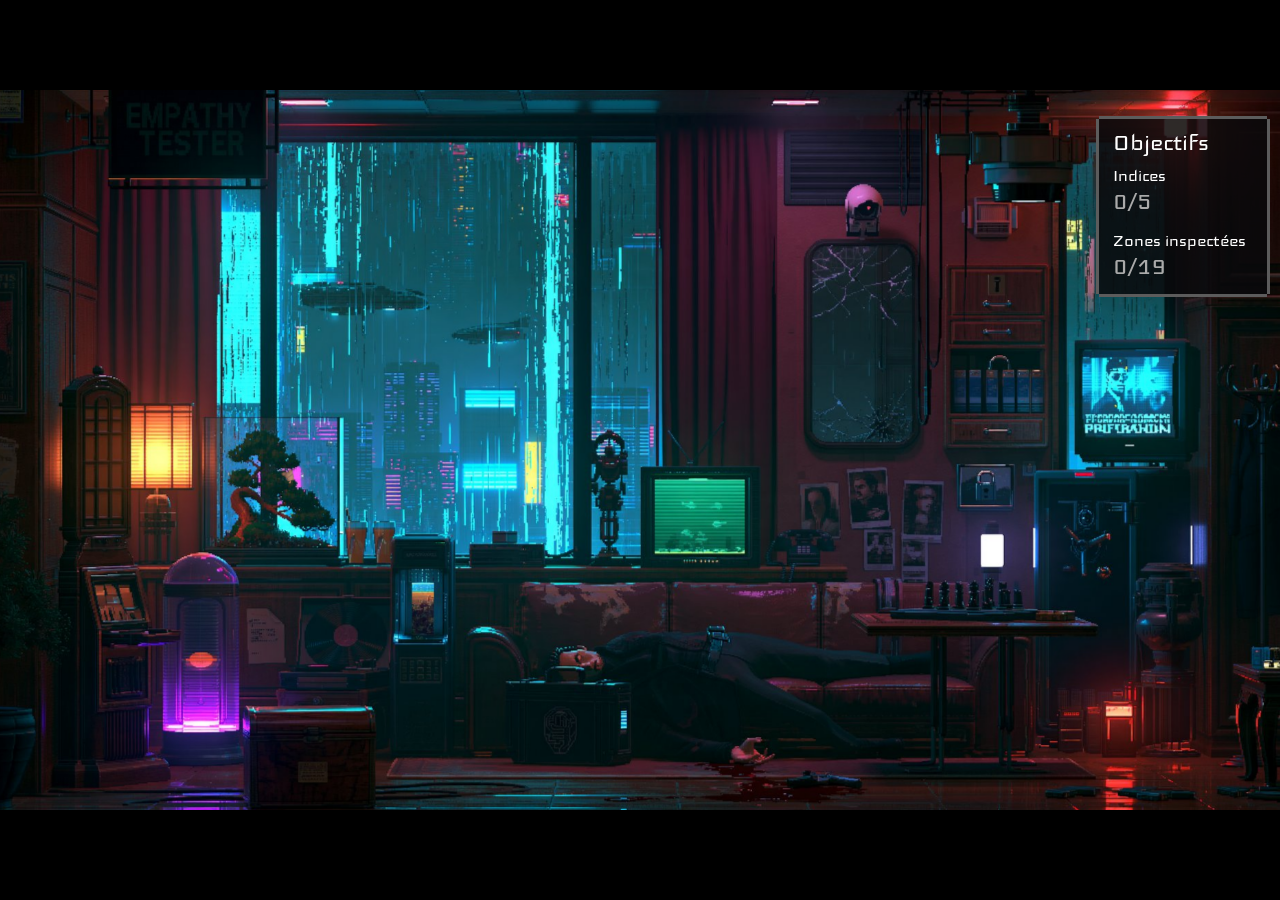
==== commit 56af4fbe: "✨ feat: Update video poster image format from PNG to JPG for improved compatibility" ====
--- a/crime-scene/index.html
+++ b/crime-scene/index.html
@@ -2,7 +2,8 @@
 <html lang="fr">
   <head>
     <meta charset="utf-8" />
-    <meta name="viewport" content="width=device-width, initial-scale=1" />
+    <meta name="viewport" content="width=device-width, initial-scale=1, viewport-fit=cover" />
+    <meta name="theme-color" content="#000000" />
     <title>Scene de crime</title>
     <link rel="preconnect" href="https://fonts.googleapis.com" />
     <link rel="preconnect" href="https://fonts.gstatic.com" crossorigin />
@@ -16,7 +17,7 @@
         <video
           class="decor-video"
           src="../assets/videos/scene-de-crime.mp4"
-          poster="../assets/images/scene-de-crime.png"
+          poster="../assets/images/scene-de-crime.jpg"
           autoplay
           muted
           loop
--- a/shared/base.css
+++ b/shared/base.css
@@ -4,10 +4,33 @@
   font-display: swap;
 }
 
-/* Échelle de l'interface : 1px sur ordinateur, réduite quand la scène 16:9 fait moins de 1280px
+/* Place disponible pour une scène : l'écran sans les zones réservées par le téléphone
+   (barre d'accueil de l'iPhone, encoche). Ces zones valent 0 sur ordinateur. */
+:root {
+  --marge-haut: env(safe-area-inset-top, 0px);
+  --marge-droite: env(safe-area-inset-right, 0px);
+  --marge-bas: env(safe-area-inset-bottom, 0px);
+  --marge-gauche: env(safe-area-inset-left, 0px);
+  --largeur-dispo: calc(100vw - var(--marge-gauche) - var(--marge-droite));
+  --hauteur-dispo: calc(100dvh - var(--marge-haut) - var(--marge-bas));
+  /* Largeur d'une scène 16:9 qui tient entière dans cette place */
+  --largeur-scene: min(var(--largeur-dispo), var(--hauteur-dispo) * 16 / 9);
+}
+
+/* iPhone / iPad (seuls à reconnaître -webkit-touch-callout) : Chrome sur iOS ne donne pas la zone
+   de la barre d'accueil (elle vaut 0), on garde donc toujours au moins 20px libres en bas */
+@supports (-webkit-touch-callout: none) {
+  @media (pointer: coarse) {
+    :root {
+      --marge-bas: max(env(safe-area-inset-bottom, 0px), 20px);
+    }
+  }
+}
+
+/* Échelle de l'interface : 1px sur ordinateur, réduite quand la scène fait moins de 1280px
    de large (téléphone, petite fenêtre). Les tailles s'écrivent calc(N * var(--k)). */
 :root {
-  --k: min(1px, calc(min(100vw, 100vh * 16 / 9) / 1280));
+  --k: min(1px, calc(var(--largeur-scene) / 1280));
 }
 
 html,
@@ -16,6 +39,9 @@
   touch-action: manipulation;
   -webkit-tap-highlight-color: transparent;
   -webkit-touch-callout: none;
+  /* iOS grossit les textes à l'horizontale : les tailles du jeu sont déjà calculées */
+  -webkit-text-size-adjust: 100%;
+  text-size-adjust: 100%;
   margin: 0;
   padding: 0;
   height: 100%;
--- a/crime-scene/style.css
+++ b/crime-scene/style.css
@@ -1,3 +1,9 @@
+/* La scène reste centrée dans la place disponible, au-dessus de la barre d'accueil de l'iPhone */
+body {
+  box-sizing: border-box;
+  padding: var(--marge-haut) var(--marge-droite) var(--marge-bas) var(--marge-gauche);
+}
+
 .objectifs,
 .bouton-pause,
 .inventaire-message,
@@ -14,7 +20,7 @@
 .scene {
   position: relative;
   aspect-ratio: 16 / 9;
-  width: min(100vw, 100vh * 16 / 9);
+  width: var(--largeur-scene);
   overflow: hidden;
 }
 
@@ -171,7 +177,11 @@
   color: #fff;
   font-family: 'Iceland', sans-serif;
   font-size: calc(26 * var(--k));
-  white-space: nowrap;
+  /* Une seule ligne si possible, retour à la ligne au-delà de 80 % de la scène */
+  box-sizing: border-box;
+  width: max-content;
+  max-width: calc(var(--largeur-scene) * 0.8);
+  text-align: center;
 }
 
 .inventaire.sans-message .inventaire-message {
@@ -499,6 +509,9 @@
 /* Proportions calées sur screen.png (300 x 60) */
 .digicode-ecran {
   aspect-ratio: 5 / 1;
+  /* Garde les proportions de l'image même si le texte est plus grand que prévu */
+  min-height: 0;
+  overflow: hidden;
   margin: 0 9cqw 7.5cqw;
   display: grid;
   place-items: center;
